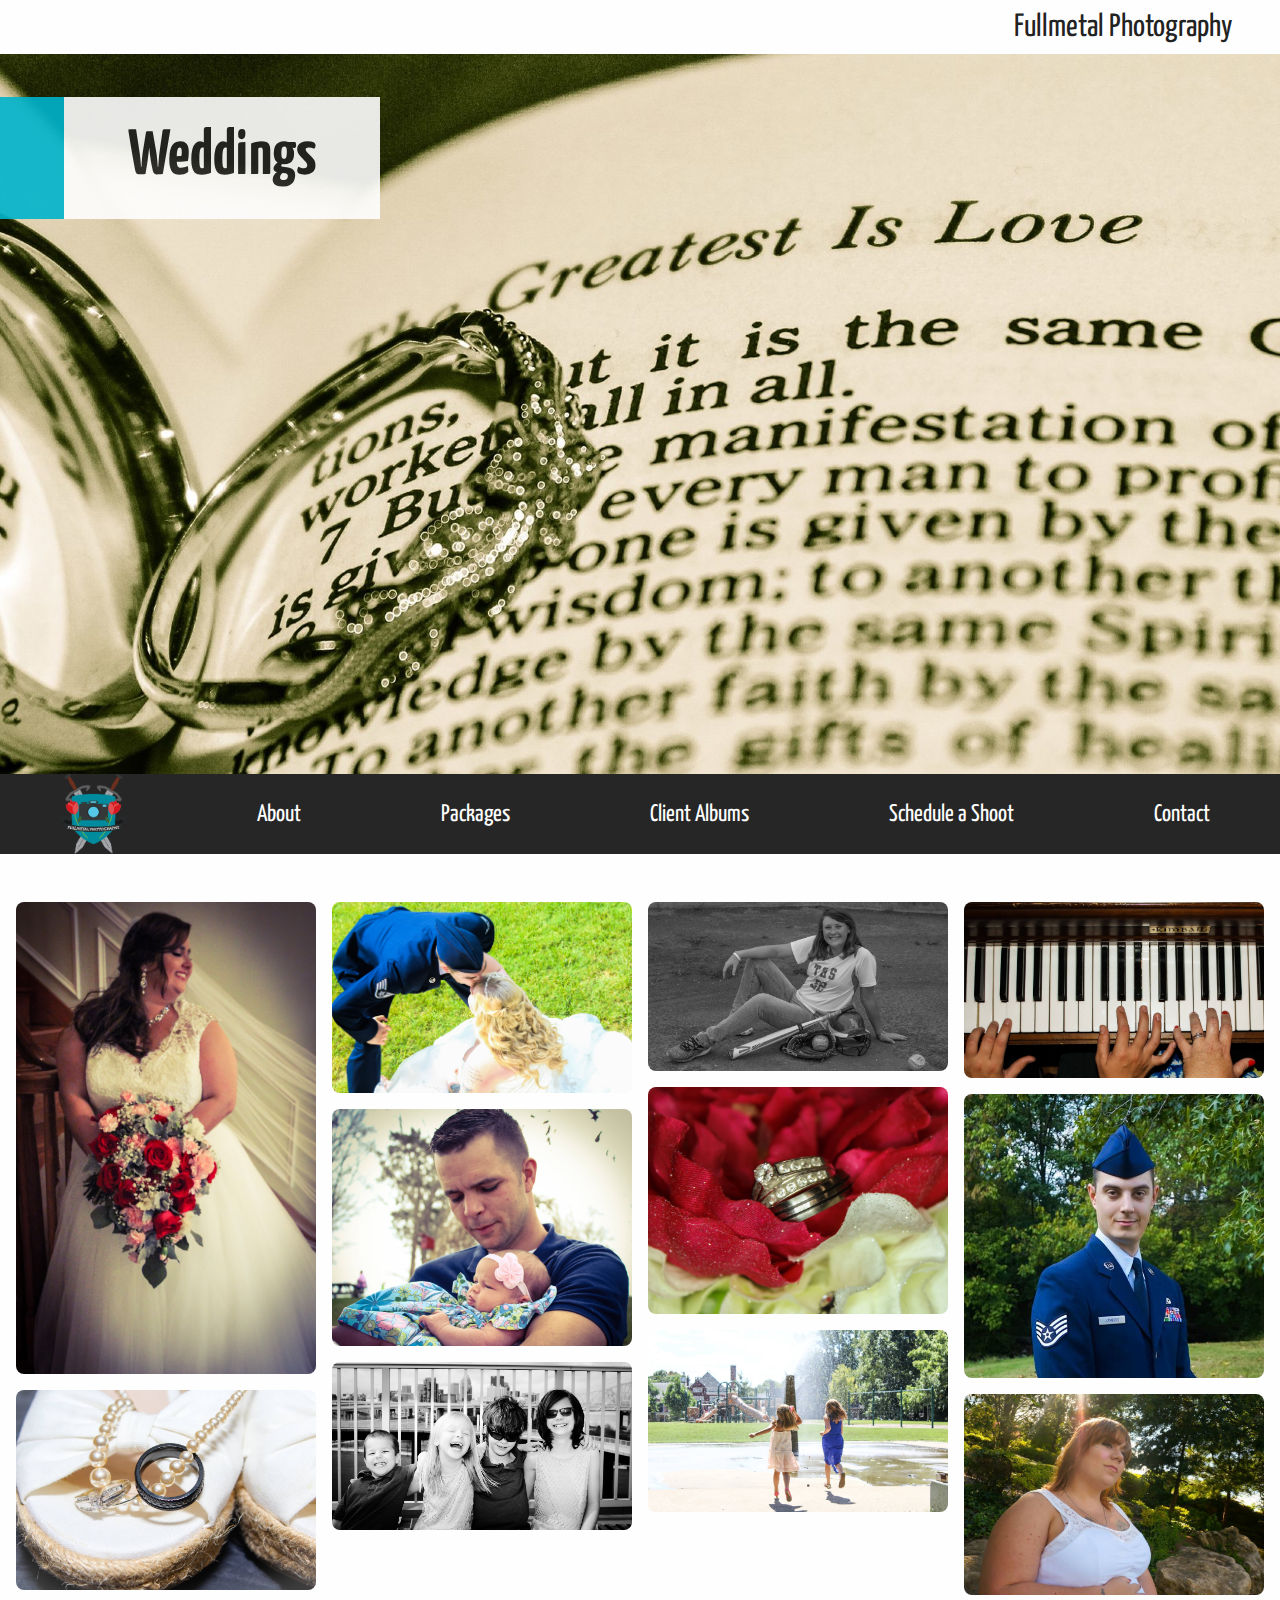
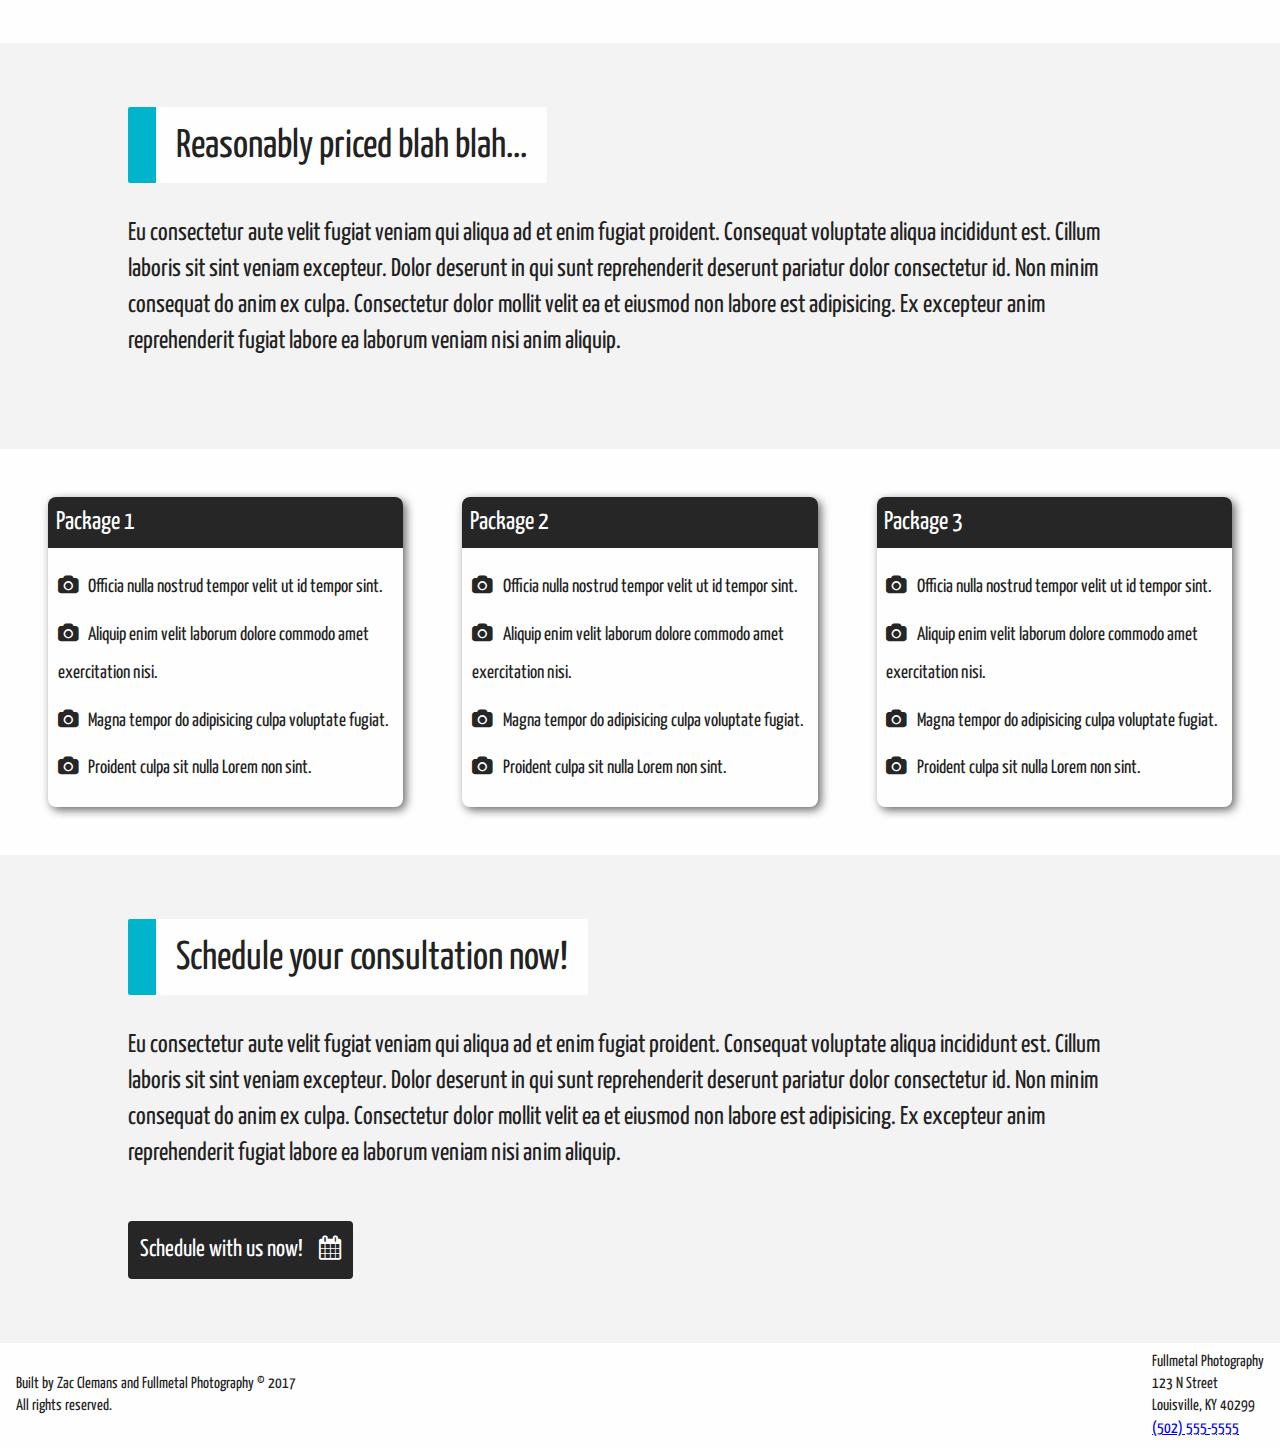
==== packages/weddings.html @ b853c6c5 "add the wedding page" ====
<!doctype html>
<html class="no-js" lang="">
<head>
    <meta charset="utf-8">
    <meta http-equiv="x-ua-compatible" content="ie=edge">
    <title></title>
    <meta name="description" content="">
    <meta name="viewport" content="width=device-width, initial-scale=1">

    <link rel="apple-touch-icon" href="apple-touch-icon.png">
    <!-- Place favicon.ico in the root directory -->

    <link rel="stylesheet" href="../css/normalize.css">
    <link rel="stylesheet" href="../css/main.css">
    <link rel="stylesheet" href="../css/animate.css">
    <link rel="stylesheet" href="https://maxcdn.bootstrapcdn.com/font-awesome/4.7.0/css/font-awesome.min.css">
    <link href="https://fonts.googleapis.com/css?family=Yanone+Kaffeesatz:300" rel="stylesheet">
    <script src="js/vendor/modernizr-2.8.3.min.js"></script>
</head>
<body>
    <!--[if lt IE 8]>
        <p class="browserupgrade">You are using an <strong>outdated</strong> browser. Please <a href="http://browsehappy.com/">upgrade your browser</a> to improve your experience.</p>
    <![endif]-->

    <div class="topbar">
        <span class="topbar_menuIcon">
            <i class="fa fa-bars"></i>
        </span>
        <span class="topbar_message"></span>
        <span class="topbar_branding">
            Fullmetal Photography
        </span>
    </div>

    <div class="banner banner--wedding">
        <h1 class="banner_title">Weddings</h1>
    </div>

    <nav class="navigationBar">
        <div class="navigationBar_logo">
            <img src="../img/FMP_logo.png" />
        </div>
        <div class="navigationBar_navLink">
            <a href="#about">About</a>
        </div>
        <div class="navigationBar_navLink">
            <a href="#packages">Packages</a>
        </div>
        <div class="navigationBar_navLink">
            <a href="https://louisvillefullmetalphotography.pixieset.com/" target="_blank">Client Albums</a>
        </div>
        <div class="navigationBar_navLink">
            <a id="Setmore_button_iframe" href="https://my.setmore.com/bookingpage/991c5eed-9e11-4704-9a9b-3b5305b09cb1">Schedule a Shoot</a>
        </div>
        <div class="navigationBar_navLink">
            <a href="#contact">Contact</a>
        </div>
    </nav>

    <section class="miniGallery">
        <img class="miniGallery_image" src="../img/wedding-gallery-2.jpg" />
        <img class="miniGallery_image" src="../img/wedding-gallery-3.jpg" />
        <img class="miniGallery_image" src="../img/wedding-gallery.jpg" />
        <img class="miniGallery_image" src="../img/family-gallery-2.jpg" />
        <img class="miniGallery_image" src="../img/family-gallery.jpg" />
        <img class="miniGallery_image" src="../img/prom-gallery.jpg" />
        <img class="miniGallery_image" src="../img/wedding-gallery-4.jpg" />
        <img class="miniGallery_image" src="../img/family-gallery-3.jpg" />
        <img class="miniGallery_image" src="../img/family-gallery-4.jpg" />
        <img class="miniGallery_image" src="../img/military-gallery.jpg" />
        <img class="miniGallery_image" src="../img/maternity-gallery.jpg" />
    </section>

    <section class="section">
        <h2 class="section_title">Reasonably priced blah blah...</h2>
        <p>Eu consectetur aute velit fugiat veniam qui aliqua ad et enim fugiat proident. Consequat voluptate aliqua incididunt est. Cillum laboris sit sint veniam excepteur. Dolor deserunt in qui sunt reprehenderit deserunt pariatur dolor consectetur id. Non minim consequat do anim ex culpa. Consectetur dolor mollit velit ea et eiusmod non labore est adipisicing. Ex excepteur anim reprehenderit fugiat labore ea laborum veniam nisi anim aliquip.</p>
    </section>

    <section class="pricing pricing--wedding">
        <div class="panel_wrapper">
            <div class="panel panel--wedding">
                <div class="panel_title panel_title--packages">Package 1</div>
                <ul class="panel_list">
                    <li>Officia nulla nostrud tempor velit ut id tempor sint.</li>
                    <li>Aliquip enim velit laborum dolore commodo amet exercitation nisi.</li>
                    <li>Magna tempor do adipisicing culpa voluptate fugiat.</li>
                    <li>Proident culpa sit nulla Lorem non sint.</li>
                </ul>
            </div>
            <div class="panel panel--wedding">
                <div class="panel_title panel_title--packages">Package 2</div>
                <ul class="panel_list">
                    <li>Officia nulla nostrud tempor velit ut id tempor sint.</li>
                    <li>Aliquip enim velit laborum dolore commodo amet exercitation nisi.</li>
                    <li>Magna tempor do adipisicing culpa voluptate fugiat.</li>
                    <li>Proident culpa sit nulla Lorem non sint.</li>
                </ul>
            </div>
            <div class="panel panel--wedding">
                <div class="panel_title panel_title--packages">Package 3</div>
                <ul class="panel_list">
                    <li>Officia nulla nostrud tempor velit ut id tempor sint.</li>
                    <li>Aliquip enim velit laborum dolore commodo amet exercitation nisi.</li>
                    <li>Magna tempor do adipisicing culpa voluptate fugiat.</li>
                    <li>Proident culpa sit nulla Lorem non sint.</li>
                </ul>
            </div>
        </div>
    </section>

    <section class="section">
        <h2 class="section_title">Schedule your consultation now!</h2>
        <p>Eu consectetur aute velit fugiat veniam qui aliqua ad et enim fugiat proident. Consequat voluptate aliqua incididunt est. Cillum laboris sit sint veniam excepteur. Dolor deserunt in qui sunt reprehenderit deserunt pariatur dolor consectetur id. Non minim consequat do anim ex culpa. Consectetur dolor mollit velit ea et eiusmod non labore est adipisicing. Ex excepteur anim reprehenderit fugiat labore ea laborum veniam nisi anim aliquip.</p>
        <button class="ctaBtn ctaBtn--about">Schedule with us now! <i class="fa fa-calendar"></i></button>
    </section>

    <footer class="footer">
        <div class="footer_copyright">
            <div>Built by Zac Clemans and Fullmetal Photography &copy; 2017</div>
            <div>All rights reserved.</div>
        </div>
        <div class="footer_address">
            <div>Fullmetal Photography</div>
            <div>123 N Street</div>
            <div>Louisville, KY 40299</div>
            <div>
                <a href="tel:15025555555">(502) 555-5555</a>
            </div>
        </div>
    </footer>

    <script src="https://code.jquery.com/jquery-1.12.0.min.js"></script>
    <script>window.jQuery || document.write('<script src="js/vendor/jquery-1.12.0.min.js"><\/script>')</script>
    <script src="js/plugins.js"></script>
    <script src="js/main.js"></script>
    <script id="setmore_script" type="text/javascript" src="https://my.setmore.com/js/iframe/setmore_iframe.js"></script>

    <!-- Google Analytics: change UA-XXXXX-X to be your site's ID. -->
    <script>
        (function(b,o,i,l,e,r){b.GoogleAnalyticsObject=l;b[l]||(b[l]=
        function(){(b[l].q=b[l].q||[]).push(arguments)});b[l].l=+new Date;
        e=o.createElement(i);r=o.getElementsByTagName(i)[0];
        e.src='https://www.google-analytics.com/analytics.js';
        r.parentNode.insertBefore(e,r)}(window,document,'script','ga'));
        ga('create','UA-XXXXX-X','auto');ga('send','pageview');
    </script>
</body>
</html>
---- css/main.css ----
/*! HTML5 Boilerplate v5.3.0 | MIT License | https://html5boilerplate.com/ */

/*
 * What follows is the result of much research on cross-browser styling.
 * Credit left inline and big thanks to Nicolas Gallagher, Jonathan Neal,
 * Kroc Camen, and the H5BP dev community and team.
 */

/* ==========================================================================
   Base styles: opinionated defaults
   ========================================================================== */

html {
    color: #222;
    box-sizing: border-box;
    font-size: 1em;
    line-height: 1.4;
}

/*
 * Remove text-shadow in selection highlight:
 * https://twitter.com/miketaylr/status/12228805301
 *
 * These selection rule sets have to be separate.
 * Customize the background color to match your design.
 */

::-moz-selection {
    background: #b3d4fc;
    text-shadow: none;
}

::selection {
    background: #b3d4fc;
    text-shadow: none;
}

/*
 * A better looking default horizontal rule
 */

hr {
    display: block;
    height: 1px;
    border: 0;
    border-top: 1px solid #ccc;
    margin: 1em 0;
    padding: 0;
}

/*
 * Remove the gap between audio, canvas, iframes,
 * images, videos and the bottom of their containers:
 * https://github.com/h5bp/html5-boilerplate/issues/440
 */

audio,
canvas,
iframe,
img,
svg,
video {
    vertical-align: middle;
}

/*
 * Remove default fieldset styles.
 */

fieldset {
    border: 0;
    margin: 0;
    padding: 0;
}

/*
 * Allow only vertical resizing of textareas.
 */

textarea {
    resize: vertical;
}

/* ==========================================================================
   Browser Upgrade Prompt
   ========================================================================== */

.browserupgrade {
    margin: 0.2em 0;
    background: #ccc;
    color: #000;
    padding: 0.2em 0;
}

/* ==========================================================================
   Main styles
   ========================================================================== */
* {
    box-sizing: border-box;
}
body {
    background: #f3f3f3;
    color: #222222;
    font-family: 'Yanone Kaffeesatz', sans-serif;
    overflow-x: hidden;
}
h1 {
    font-size: 4em;
}
h2 {
    font-size: 1.8em;
}
p {
    font-size: 1.6em;
}

/*
 * Home Page
 */

.topbar {
    display: flex;
    justify-content: space-between;
    background: #FEFEFE;
    padding: 0.3em 3em 0.3em 1em;
    z-index: 2;
}
    .topbar_menuIcon {
        display: none;
        cursor: pointer;
        font-size: 2em;
    }
    .topbar_branding {
        float: right;
        font-size: 2em;
    }

.banner {
    background-attachment: fixed;
    background-position: center;
    background-repeat: no-repeat;
    background-size: cover;
    height: 80vh;
}
    .banner--home {
        background-image: url("../img/banner_photo_home.jpg");
    }
    .banner--wedding {
        background-image: url("../img/banner_photo_wedding.jpg");
    }
    .banner_title {
        display: inline-block;
        background: #fefefe;
        border-left: 1em solid #00b4cc;
        opacity: 0.9;
        padding: 0.25em 1em;
    }
    .banner_overlay {
        position: relative;
        color: #FEFEFE;
        height: 100%;
        width: 100%;
    }
        .banner_overlay h1 {
            position: absolute;
            top: 0;
            left: 50%;
            transform: translateX(-50%);
            font-size: 3em;
            font-weight: normal;
        }
        .banner_overlay_bg {
            background: #262626;
            height: 100%;
            opacity: 0.9;
            width: 100%;
        }
        .banner_overlay_img {
            position: absolute;
            top: 50%;
            left: 50%;
            transform: translate(-50%, -50%);
            text-align: center;
        }

.navigationBar {
    display: flex;
    background: #262626; 
    color: #FEFEFE;
    height: 5em;
    justify-content: space-around;
    top: 54px;
    z-index: 2
}
.navigationBar--fixed {
    position: fixed;
    top: 0;
    left: 0;
    right: 0;
    margin: 0;
    width: 100%;
}
    .navigationBar_logo {
        display: inline-block;
        height: 100%;
    }
        .navigationBar_logo img {
            height: 100%;
        }
    .navigationBar_navLink {
        display: flex;
        align-items: center;
        border-top: 8px solid #262626;
        border-bottom: 8px solid #262626;
        cursor: pointer;
        font-size: 1.5em;
        padding: 0 0.5em;
    }
        .navigationBar_navLink:hover {
            border-bottom: 8px solid #00B4CC;
        }
        .navigationBar_navLink a {
            color: #FEFEFE;
            text-decoration: none;
        }

.section {
    padding: 4em 8em;
}
    .section_title {
        position: relative;
        display: inline-block;
        background: #FEFEFE;
        border-left: 0.7em solid #00B4CC;
        border-radius: 2px;
        font-size: 2.5em;
        font-weight: normal;
        margin: 0 0 0.2em;
        padding: 0.3em 0.5em 0.2em;
    }
    .section_header {
        font-size: 2em;
    }

.miniGallery {
    background: #FEFEFE;
    -moz-column-count: 4;
    -webkit-column-count: 4;
    column-count: 4;
    -moz-column-fill: balance;
    -webkit-column-fill: balance;
    column-fill: balance;
    -moz-column-gap: 1em;
    -webkit-column-gap: 1em;
    column-gap: 1em;
    padding: 3em 1em;
}
    .miniGallery_image {
        display: block;
        border-radius: 8px;
        margin: 0 0 1em;
        width: 100%
    }

.pricing {
    background: #FEFEFE;
    padding: 3em 1em;
}
    .pricing--wedding {
        padding: 3em;
    }
    .panel_wrapper {
        display: flex;
        align-items: stretch; 
        flex-wrap: wrap;
        justify-content: space-between;
    }
    .panel {
        position: relative;
        flex: 0 1 23%;
        border-radius: 8px;
        box-shadow: 3px 3px 10px #666;
    }
        .panel--wedding {
            flex: 0 1 30%;
        }
        .panel_title {
            position: absolute;
            background: #262626;
            border-top-left-radius: 8px;
            border-bottom-right-radius: 4px;
            color: #FEFEFE;
            font-size: 1.6em;
            padding: 0.3em;
            width: 90%;
        }
            .panel_title--packages {
                position: static;
                border-top-right-radius: 8px;
                border-bottom-right-radius: 0;
                width: 100%;
            }
        .panel_image {
            border-radius: 8px;
            height: 100%;
            width: 100%;
        }
        .panel_list {
            font-size: 1.2em;
            list-style: none;
            padding: 0;
        }
            .panel_list li {
                line-height: 2;
                margin-top: 0.5rem;
                padding-left: 0.5em;
            }
            .panel_list li:before {
                content: "\f030";
                color: #262626;
                display: inline-block;
                font-family: FontAwesome;
                margin-right: 0.5em;
            }

.contact {
    display: flex;
    align-content: top;
    justify-content: space-between;
}
    .contact_form {
        position: relative;
        flex: 0 1 57%;
        background: #FEFEFE;
        border-radius: 2px;
        margin-top: 1.5em;
        padding: 3em 4em 2em;
        width: 50%;
    }
        .contact_form_label {
            display: block;
            margin-bottom: 0.5em;
        }
        .contact_form_input {
            display: block;
            border: 4px solid #00B4CC;
            border-radius: 2px;
            margin-bottom: 1em;
            padding-left: 0.5em;
            width: 100%;
        }
        .contact_form_input--info {
            height: 2em;
        }
        .contact_form_input--message {
            max-height: 20em;
            min-height: 10em;
        }
        .contact_desc {
            flex: 0 1 40%;
        }

.footer {
    display: flex;
    align-items: center;
    background: #FEFEFE;
    justify-content: space-between;
    padding: 0.5em 1em;
}

.ctaBtn {
    background: #262626;
    border: none;
    border-color: #00B4CC;
    border-radius: 4px; 
    color: #FEFEFE;
    font-size: 1.1em;
    padding: 0.5em;
    transition: border-right 0.5s ease-in-out, border-left 0.5s ease-in-out;
}
    .ctaBtn:hover {
        border-right: 1em solid #00B4CC;
    }   
    .ctaBtn--about {
        font-size: 1.5em;
        margin-top: 1em;
    }
        .ctaBtn--about:hover {
            border-left: 1em solid #00B4CC;
            border-right: none;
        } 
    .ctaBtn--panel {
        position: absolute;
        bottom: 1em;
        right: 0;
        border-top-right-radius: 0;
        border-bottom-right-radius: 0;
        padding: 0.7em;
    }
    .ctaBtn--contact {
        font-size: 1.5em;
        padding: 0.25em 1em;
        float: right;
    }
    .ctaBtn i[class^="fa fa-"] {
        margin-left: 0.5em;
    }

/* ==========================================================================
   Helper classes
   ========================================================================== */

/*
 * Hide visually and from screen readers
 */

.u-hidden {
    display: none !important;
}

/*
 * Hide only visually, but have it available for screen readers:
 * http://snook.ca/archives/html_and_css/hiding-content-for-accessibility
 */

.visuallyhidden {
    border: 0;
    clip: rect(0 0 0 0);
    height: 1px;
    margin: -1px;
    overflow: hidden;
    padding: 0;
    position: absolute;
    width: 1px;
}

/*
 * Extends the .visuallyhidden class to allow the element
 * to be focusable when navigated to via the keyboard:
 * https://www.drupal.org/node/897638
 */

.visuallyhidden.focusable:active,
.visuallyhidden.focusable:focus {
    clip: auto;
    height: auto;
    margin: 0;
    overflow: visible;
    position: static;
    width: auto;
}

/*
 * Hide visually and from screen readers, but maintain layout
 */

.invisible {
    visibility: hidden;
}

/*
 * Clearfix: contain floats
 *
 * For modern browsers
 * 1. The space content is one way to avoid an Opera bug when the
 *    `contenteditable` attribute is included anywhere else in the document.
 *    Otherwise it causes space to appear at the top and bottom of elements
 *    that receive the `clearfix` class.
 * 2. The use of `table` rather than `block` is only necessary if using
 *    `:before` to contain the top-margins of child elements.
 */

.clearfix:before,
.clearfix:after {
    content: " "; /* 1 */
    display: table; /* 2 */
}

.clearfix:after {
    clear: both;
}

/* ==========================================================================
   Medium Screen Media Queries
   ========================================================================== */

@media only screen and (max-width: 1024px) {
    .topbar {
        position: fixed;
        top: 0;
        left: 0;
        right: 0;
    }
        .topbar_menuIcon {
            display: inline-block;
        }
    
    .navigationBar {
        display: none;
        flex-flow: column;
        position: fixed;
        top: 3.4em;
        box-shadow: none;
        height: auto;
        margin: 0;
        width: 100%;
    }
        .navigationBar_logo {
            display: none;
        }
        .navigationBar_navLink {
            margin: 0 auto;
        }

    .section {
        margin-top: 0;
    }

    .miniGallery {
        -moz-column-count: 3;
        -webkit-column-count: 3;
        column-count: 3;
    }

    .pricing {
        flex-wrap: wrap;
    }

    .panel {
        flex-basis: 49%;
        margin-top: 1em;
    }

    .contact {
        flex-wrap: wrap;
        justify-content: space-around;
    }
        .contact_form {
            flex-basis: 100%;
            margin-left: 0;
        }
        .contact_desc {
            flex-basis: 100%;
        }
}

/* ==========================================================================
   Small Screen Media Queries
   ========================================================================== */

@media only screen and (max-width: 720px) {
    body {
        font-size: 14px;
    }

    .banner {
        background-position: -228px center;
        height: 65vh;
    }
        .banner_overlay {
            display: none;
        }

    .section {
        border-left-width: 3em;
        padding: 1em;
    }
        .section_title {
            font-size: 2.2em;
            left: -1em;
            text-align: center;
        }

    .miniGallery {
        -moz-column-count: 2;
        -webkit-column-count: 2;
        column-count: 2;
    }
    .pricing--wedding {
        padding: 3em 1em;
    }
    .panel {
        flex-basis: 100%;
        margin-top: 1em;
    }
        .panel_title {
            width: 70%;
        }

    .contact_form {
        padding: 1em;
    }
    .contact_desc {
        padding-left: 0;
        padding-right: 0;
    }

    .ctaBtn--about {
        float: none;
        font-size: 1.2em;
    }
    .ctaBtn--panel {
        font-size: 1.2em;
    }
}

/* ==========================================================================
   Print styles.
   Inlined to avoid the additional HTTP request:
   http://www.phpied.com/delay-loading-your-print-css/
   ========================================================================== */

@media print {
    *,
    *:before,
    *:after,
    *:first-letter,
    *:first-line {
        background: transparent !important;
        color: #000 !important; /* Black prints faster:
                                   http://www.sanbeiji.com/archives/953 */
        box-shadow: none !important;
        text-shadow: none !important;
    }

    a,
    a:visited {
        text-decoration: underline;
    }

    a[href]:after {
        content: " (" attr(href) ")";
    }

    abbr[title]:after {
        content: " (" attr(title) ")";
    }

    /*
     * Don't show links that are fragment identifiers,
     * or use the `javascript:` pseudo protocol
     */

    a[href^="#"]:after,
    a[href^="javascript:"]:after {
        content: "";
    }

    pre,
    blockquote {
        border: 1px solid #999;
        page-break-inside: avoid;
    }

    /*
     * Printing Tables:
     * http://css-discuss.incutio.com/wiki/Printing_Tables
     */

    thead {
        display: table-header-group;
    }

    tr,
    img {
        page-break-inside: avoid;
    }

    img {
        max-width: 100% !important;
    }

    p,
    h2,
    h3 {
        orphans: 3;
        widows: 3;
    }

    h2,
    h3 {
        page-break-after: avoid;
    }
}
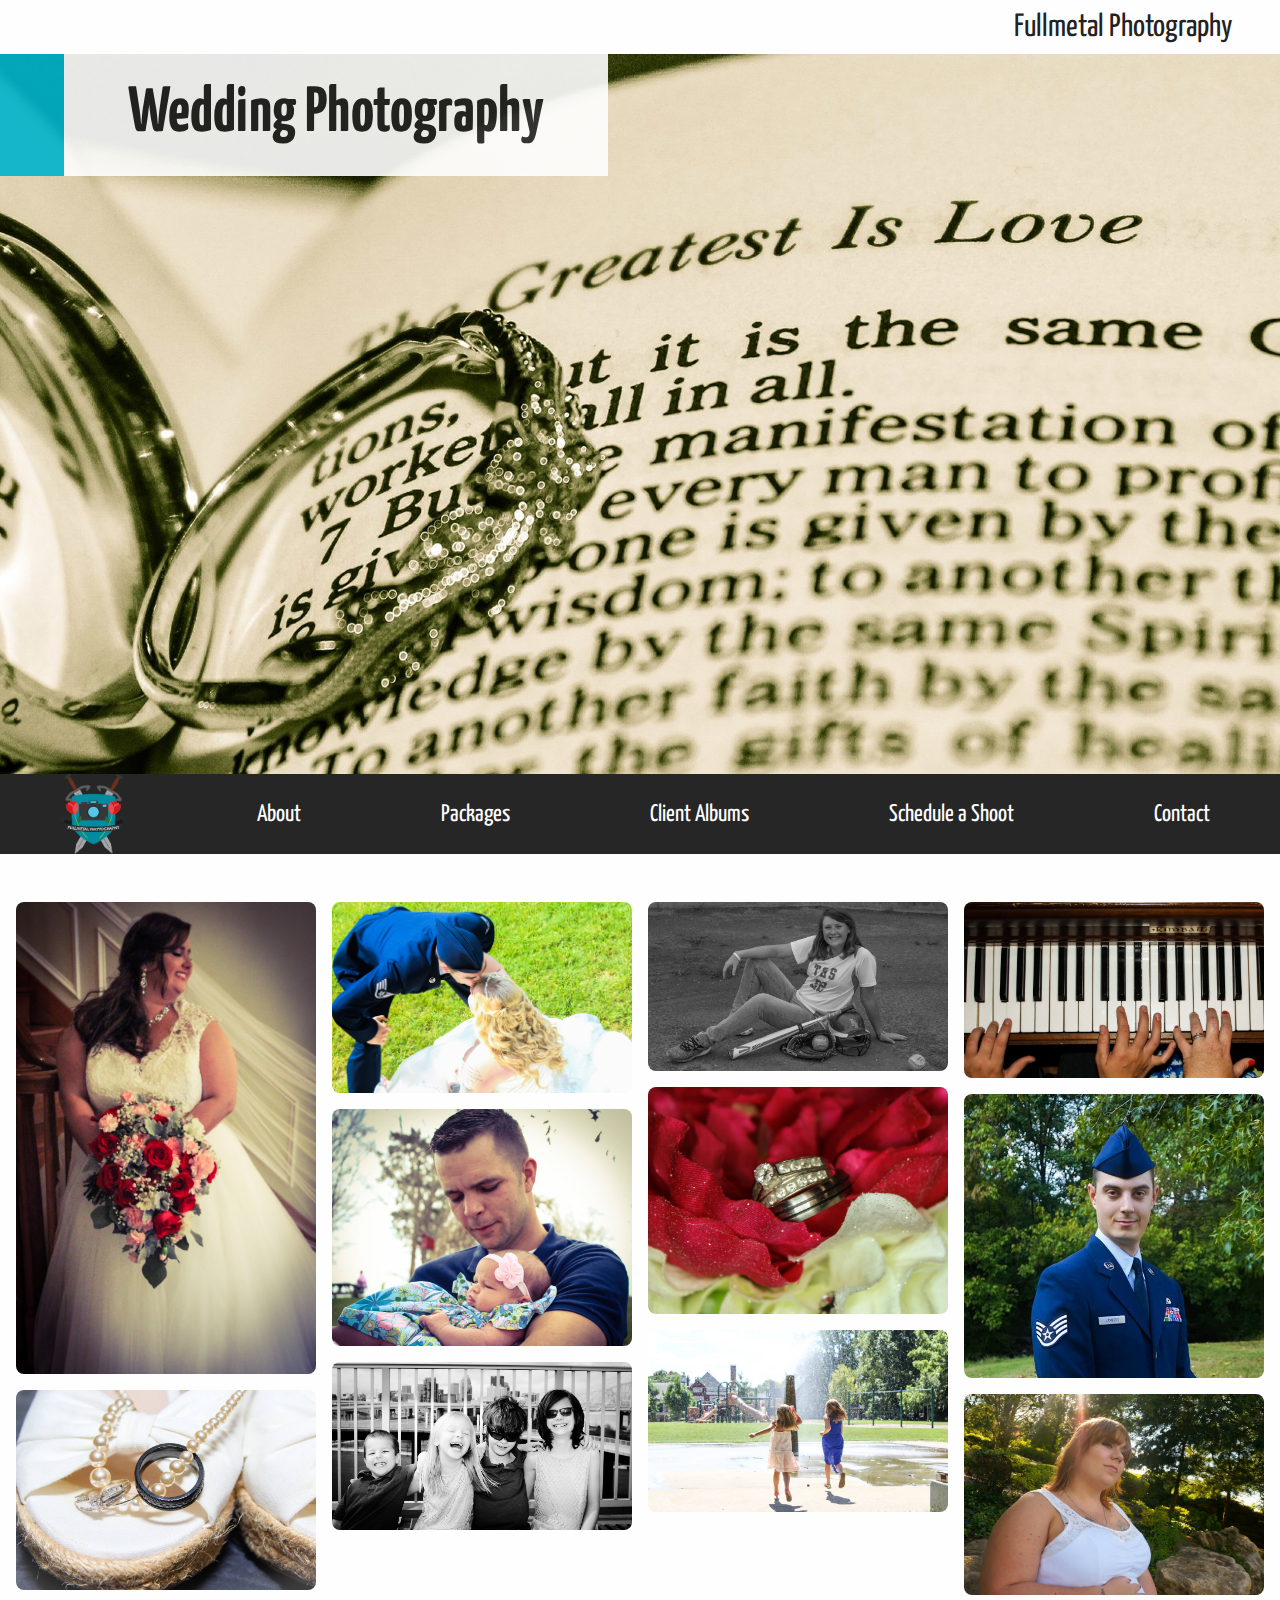
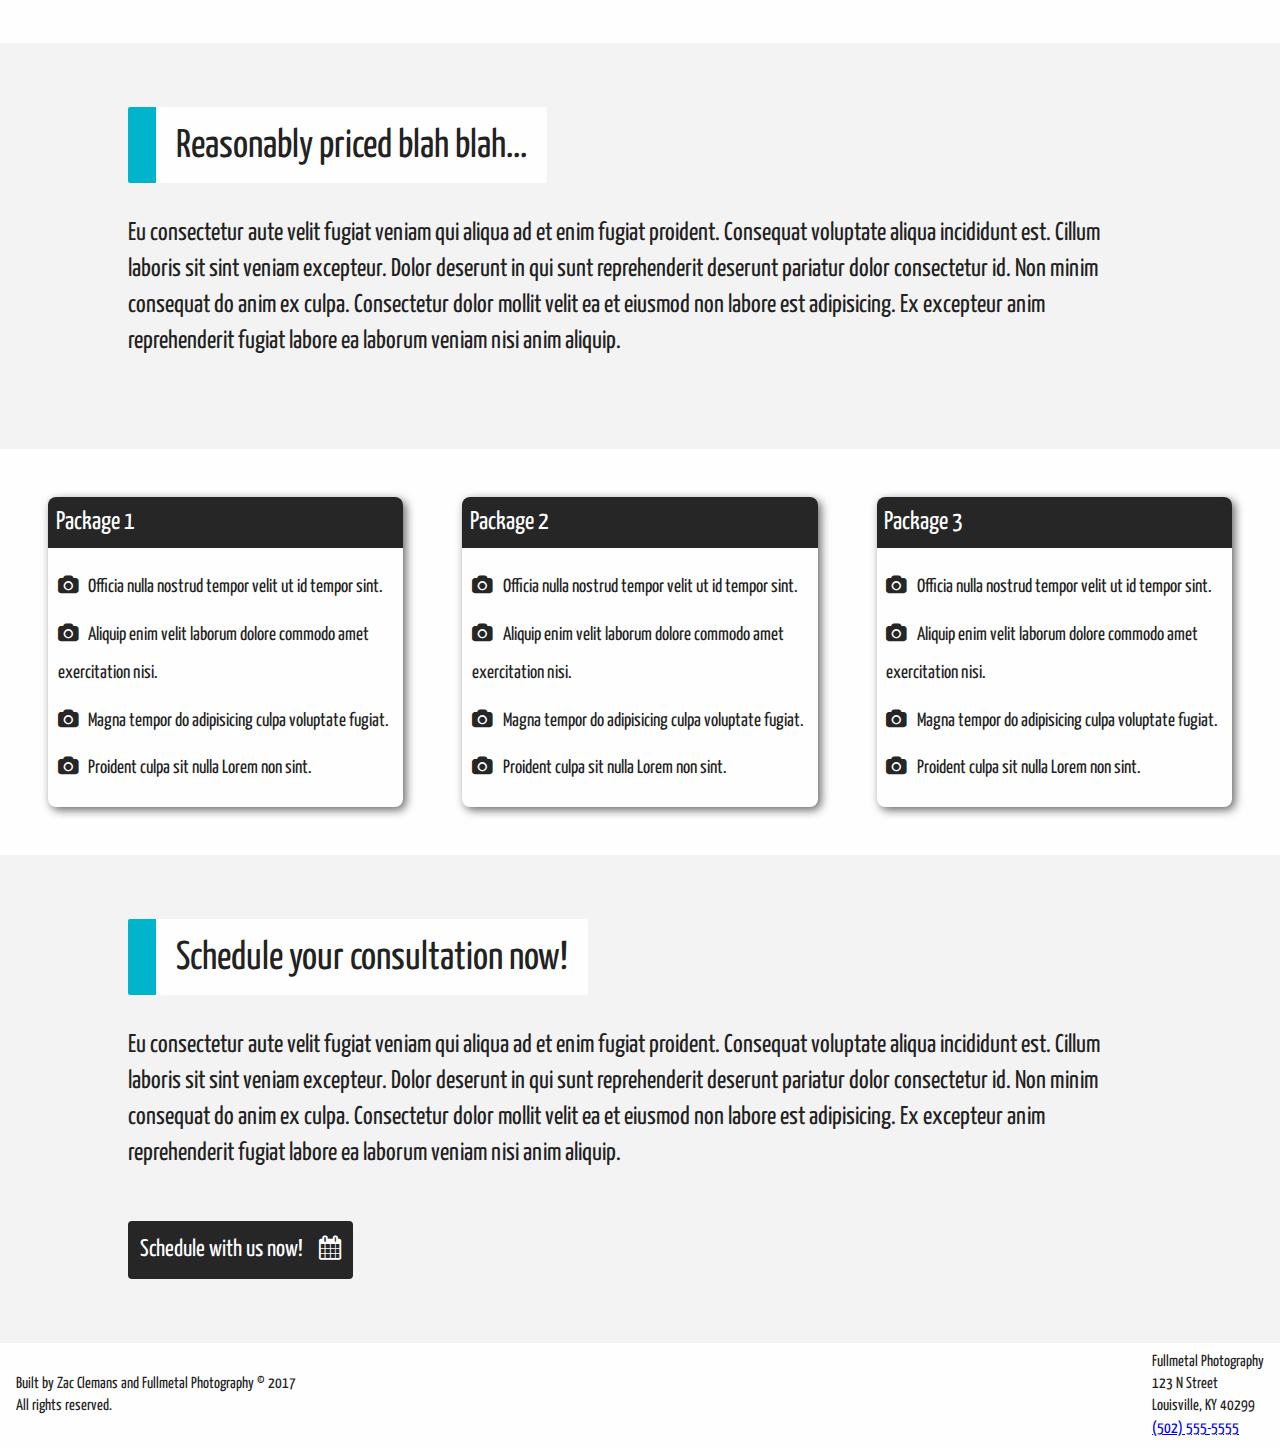
==== commit 98aa4357: "add title to pages, fix package page titles" ====
--- a/packages/weddings.html
+++ b/packages/weddings.html
@@ -3,7 +3,7 @@
 <head>
     <meta charset="utf-8">
     <meta http-equiv="x-ua-compatible" content="ie=edge">
-    <title></title>
+    <title>Fullmetal Photography | Wedding Photography</title>
     <meta name="description" content="">
     <meta name="viewport" content="width=device-width, initial-scale=1">
 
@@ -33,7 +33,7 @@
     </div>
 
     <div class="banner banner--wedding">
-        <h1 class="banner_title">Weddings</h1>
+        <h1 class="banner_title">Wedding Photography</h1>
     </div>
 
     <nav class="navigationBar">
--- a/css/main.css
+++ b/css/main.css
@@ -152,6 +152,7 @@
         display: inline-block;
         background: #fefefe;
         border-left: 1em solid #00b4cc;
+        margin-top: 0;
         opacity: 0.9;
         padding: 0.25em 1em;
     }
